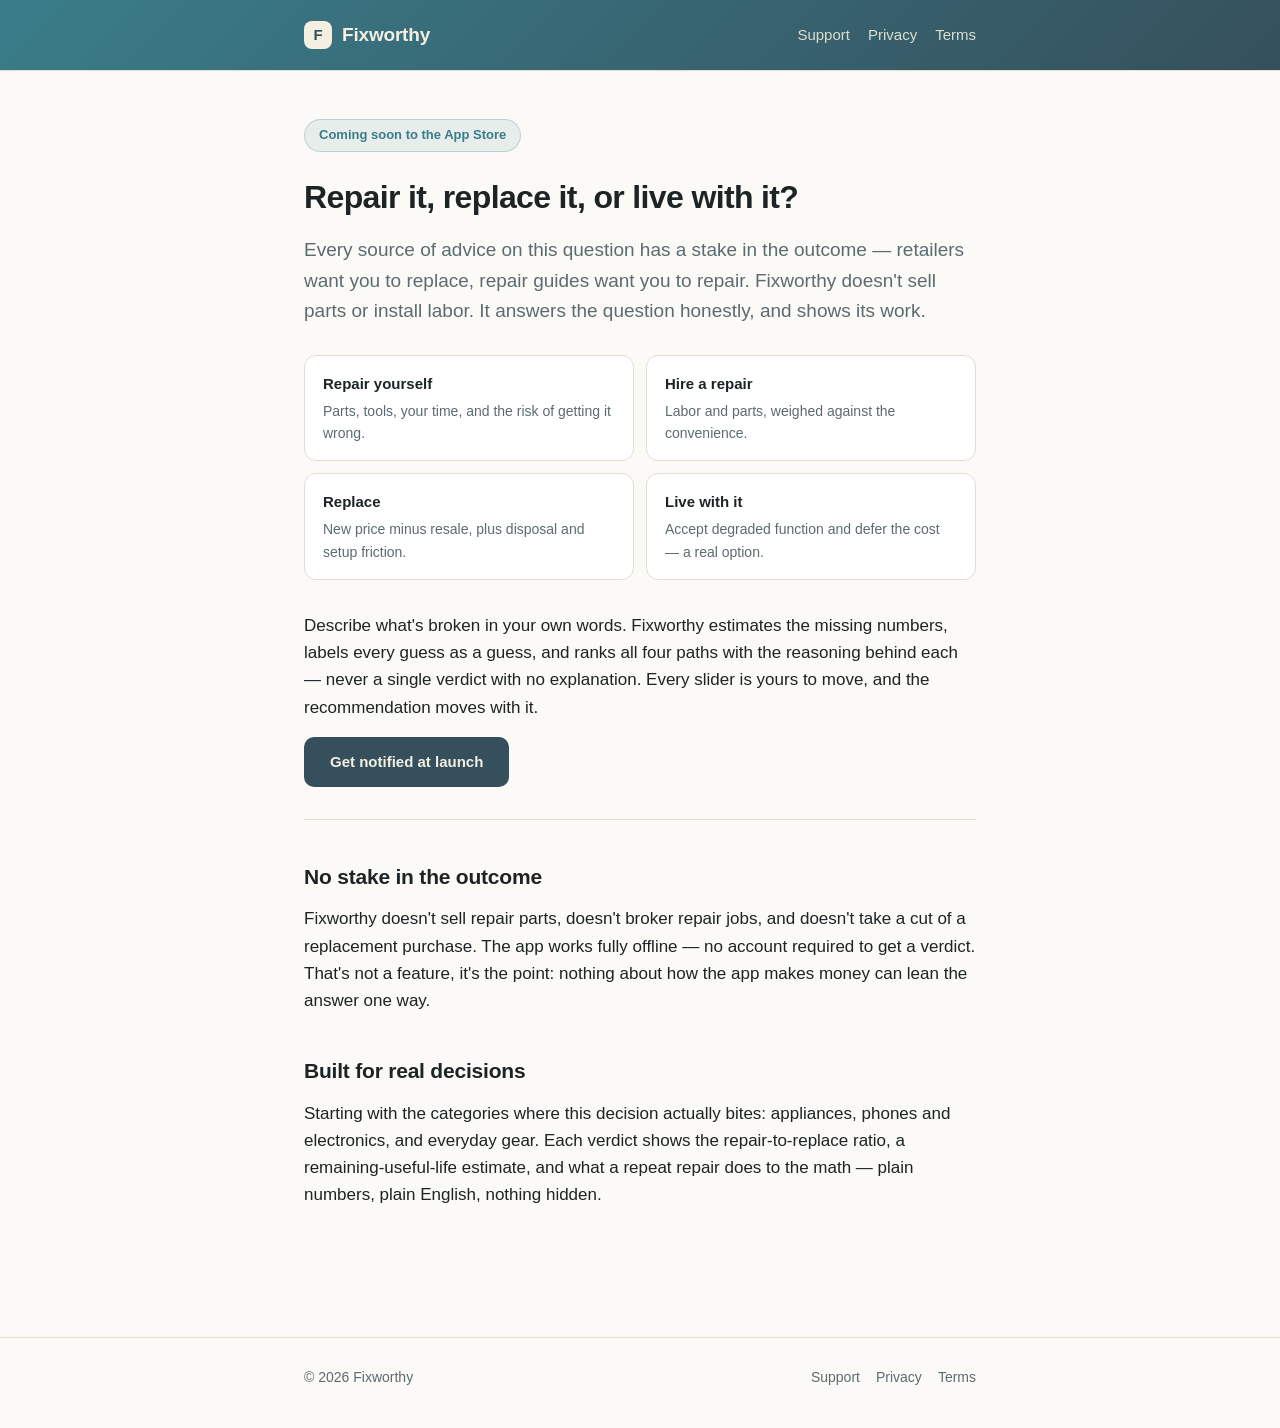
==== index.html @ 5b5fe251 "Add site pages: index, support, privacy, terms" ====
<!DOCTYPE html>
<html lang="en">
<head>
<meta charset="UTF-8">
<meta name="viewport" content="width=device-width, initial-scale=1.0">
<title>Fixworthy — Repair it, replace it, or live with it?</title>
<meta name="description" content="Fixworthy is a neutral decision engine for one question every incentivized source gets wrong: repair, hire, replace, or live with it. Local-first iOS app.">
<link rel="stylesheet" href="style.css">
</head>
<body>

<header class="site">
  <div class="wrap">
    <div class="brand"><span class="mark">F</span> Fixworthy</div>
    <nav>
      <a href="support.html">Support</a>
      <a href="privacy.html">Privacy</a>
      <a href="terms.html">Terms</a>
    </nav>
  </div>
</header>

<main>
  <span class="badge">Coming soon to the App Store</span>
  <h1>Repair it, replace it, or live with it?</h1>
  <p class="lede">
    Every source of advice on this question has a stake in the outcome — retailers
    want you to replace, repair guides want you to repair. Fixworthy doesn't sell
    parts or install labor. It answers the question honestly, and shows its work.
  </p>

  <div class="paths">
    <div class="path">
      <div class="name">Repair yourself</div>
      <div class="desc">Parts, tools, your time, and the risk of getting it wrong.</div>
    </div>
    <div class="path">
      <div class="name">Hire a repair</div>
      <div class="desc">Labor and parts, weighed against the convenience.</div>
    </div>
    <div class="path">
      <div class="name">Replace</div>
      <div class="desc">New price minus resale, plus disposal and setup friction.</div>
    </div>
    <div class="path">
      <div class="name">Live with it</div>
      <div class="desc">Accept degraded function and defer the cost — a real option.</div>
    </div>
  </div>

  <p>
    Describe what's broken in your own words. Fixworthy estimates the missing
    numbers, labels every guess as a guess, and ranks all four paths with the
    reasoning behind each — never a single verdict with no explanation. Every
    slider is yours to move, and the recommendation moves with it.
  </p>

  <a class="cta" href="mailto:drew.spagna@gmail.com">Get notified at launch</a>

  <hr>

  <h2>No stake in the outcome</h2>
  <p>
    Fixworthy doesn't sell repair parts, doesn't broker repair jobs, and doesn't
    take a cut of a replacement purchase. The app works fully offline — no
    account required to get a verdict. That's not a feature, it's the point:
    nothing about how the app makes money can lean the answer one way.
  </p>

  <h2>Built for real decisions</h2>
  <p>
    Starting with the categories where this decision actually bites: appliances,
    phones and electronics, and everyday gear. Each verdict shows the
    repair-to-replace ratio, a remaining-useful-life estimate, and what a
    repeat repair does to the math — plain numbers, plain English, nothing
    hidden.
  </p>
</main>

<footer class="site">
  <div class="wrap">
    <div>&copy; 2026 Fixworthy</div>
    <nav>
      <a href="support.html">Support</a>
      <a href="privacy.html">Privacy</a>
      <a href="terms.html">Terms</a>
    </nav>
  </div>
</footer>

</body>
</html>
---- style.css ----
:root {
  --teal: #3A7D8A;
  --slate: #35505C;
  --cream: #F5EFE1;
  --ink: #1c2426;
  --muted: #5b6b70;
  --border: #e4ded0;
  --bg: #fbfaf6;
  --max: 720px;
}

* { box-sizing: border-box; }

html { -webkit-text-size-adjust: 100%; }

body {
  margin: 0;
  background: var(--bg);
  color: var(--ink);
  font-family: -apple-system, BlinkMacSystemFont, "Segoe UI", Roboto, Helvetica, Arial, sans-serif;
  line-height: 1.6;
  font-size: 17px;
}

a { color: var(--teal); text-decoration: none; }
a:hover { text-decoration: underline; }

header.site {
  border-bottom: 1px solid var(--border);
  background: linear-gradient(135deg, var(--teal), var(--slate));
}

header.site .wrap {
  max-width: var(--max);
  margin: 0 auto;
  padding: 20px 24px;
  display: flex;
  align-items: center;
  justify-content: space-between;
}

header.site .brand {
  display: flex;
  align-items: center;
  gap: 10px;
  color: var(--cream);
  font-weight: 700;
  font-size: 19px;
  letter-spacing: -0.01em;
}

header.site .mark {
  width: 28px;
  height: 28px;
  border-radius: 8px;
  background: var(--cream);
  color: var(--slate);
  display: flex;
  align-items: center;
  justify-content: center;
  font-weight: 800;
  font-size: 15px;
  flex: none;
}

header.site nav {
  display: flex;
  gap: 18px;
  font-size: 15px;
}

header.site nav a {
  color: var(--cream);
  opacity: 0.88;
}
header.site nav a:hover { opacity: 1; }

main {
  max-width: var(--max);
  margin: 0 auto;
  padding: 48px 24px 72px;
}

h1 {
  font-size: 32px;
  letter-spacing: -0.02em;
  margin: 0 0 12px;
}

h2 {
  font-size: 21px;
  margin: 40px 0 12px;
  letter-spacing: -0.01em;
}

h3 {
  font-size: 17px;
  margin: 24px 0 8px;
}

p { margin: 0 0 16px; color: var(--ink); }
.muted { color: var(--muted); }

.lede {
  font-size: 19px;
  color: var(--muted);
  margin-bottom: 28px;
}

.card {
  background: #fff;
  border: 1px solid var(--border);
  border-radius: 14px;
  padding: 24px;
  margin: 16px 0;
}

.badge {
  display: inline-block;
  background: rgba(58, 125, 138, 0.1);
  color: var(--teal);
  border: 1px solid rgba(58, 125, 138, 0.25);
  border-radius: 999px;
  padding: 5px 14px;
  font-size: 13px;
  font-weight: 600;
  margin-bottom: 20px;
}

.paths {
  display: grid;
  grid-template-columns: repeat(2, 1fr);
  gap: 12px;
  margin: 24px 0 32px;
}
@media (max-width: 480px) {
  .paths { grid-template-columns: 1fr; }
}

.path {
  border: 1px solid var(--border);
  border-radius: 12px;
  padding: 16px 18px;
  background: #fff;
}
.path .name {
  font-weight: 700;
  font-size: 15px;
  margin-bottom: 4px;
}
.path .desc {
  font-size: 14px;
  color: var(--muted);
}

.cta {
  display: inline-block;
  background: var(--slate);
  color: var(--cream);
  padding: 13px 26px;
  border-radius: 10px;
  font-weight: 600;
  font-size: 15px;
}
.cta:hover { text-decoration: none; background: var(--teal); }

ul, ol { padding-left: 22px; }
li { margin-bottom: 8px; }

hr {
  border: none;
  border-top: 1px solid var(--border);
  margin: 32px 0;
}

footer.site {
  border-top: 1px solid var(--border);
  margin-top: 40px;
}
footer.site .wrap {
  max-width: var(--max);
  margin: 0 auto;
  padding: 28px 24px 40px;
  display: flex;
  justify-content: space-between;
  flex-wrap: wrap;
  gap: 12px;
  font-size: 14px;
  color: var(--muted);
}
footer.site nav { display: flex; gap: 16px; }
footer.site nav a { color: var(--muted); }

.updated {
  font-size: 14px;
  color: var(--muted);
  margin-bottom: 32px;
}

code {
  background: rgba(53, 80, 92, 0.08);
  padding: 1px 6px;
  border-radius: 4px;
  font-size: 0.92em;
}
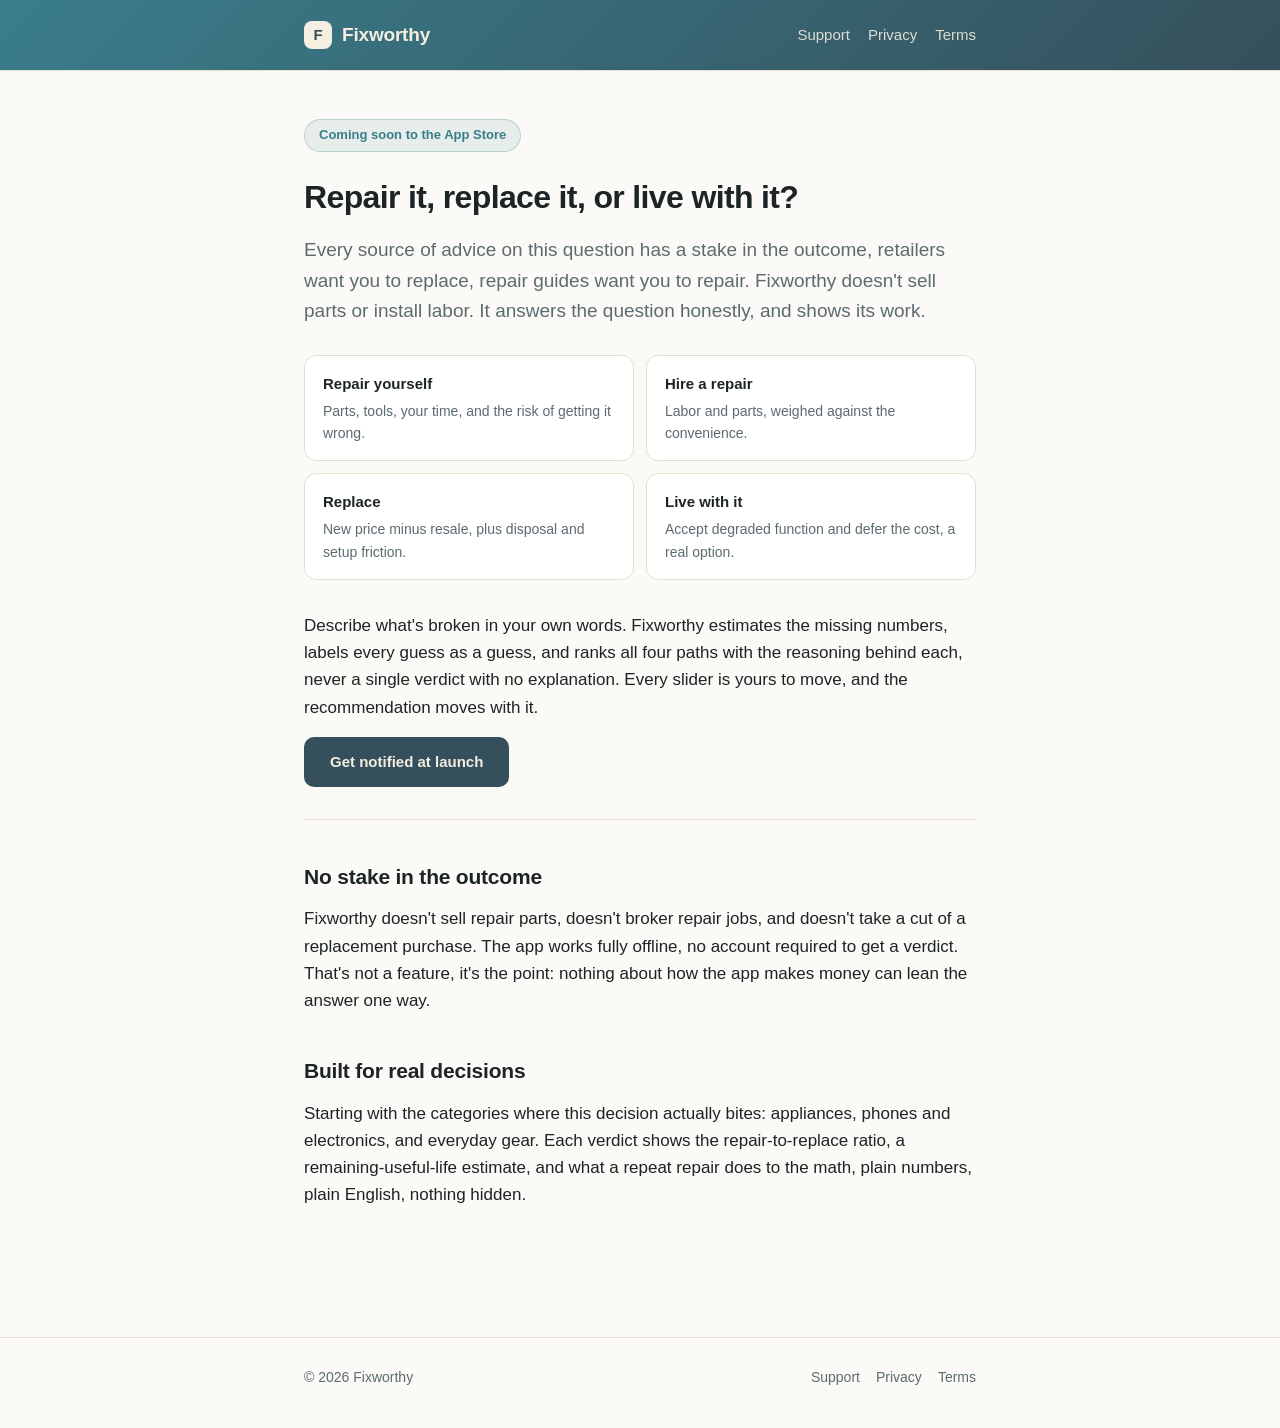
==== commit 411e61ea: "Remove em dashes from pages" ====
--- a/index.html
+++ b/index.html
@@ -3,7 +3,7 @@
 <head>
 <meta charset="UTF-8">
 <meta name="viewport" content="width=device-width, initial-scale=1.0">
-<title>Fixworthy — Repair it, replace it, or live with it?</title>
+<title>Fixworthy - Repair it, replace it, or live with it?</title>
 <meta name="description" content="Fixworthy is a neutral decision engine for one question every incentivized source gets wrong: repair, hire, replace, or live with it. Local-first iOS app.">
 <link rel="stylesheet" href="style.css">
 </head>
@@ -24,7 +24,7 @@
   <span class="badge">Coming soon to the App Store</span>
   <h1>Repair it, replace it, or live with it?</h1>
   <p class="lede">
-    Every source of advice on this question has a stake in the outcome — retailers
+    Every source of advice on this question has a stake in the outcome, retailers
     want you to replace, repair guides want you to repair. Fixworthy doesn't sell
     parts or install labor. It answers the question honestly, and shows its work.
   </p>
@@ -44,25 +44,25 @@
     </div>
     <div class="path">
       <div class="name">Live with it</div>
-      <div class="desc">Accept degraded function and defer the cost — a real option.</div>
+      <div class="desc">Accept degraded function and defer the cost, a real option.</div>
     </div>
   </div>
 
   <p>
     Describe what's broken in your own words. Fixworthy estimates the missing
     numbers, labels every guess as a guess, and ranks all four paths with the
-    reasoning behind each — never a single verdict with no explanation. Every
+    reasoning behind each, never a single verdict with no explanation. Every
     slider is yours to move, and the recommendation moves with it.
   </p>
 
-  <a class="cta" href="mailto:drew.spagna@gmail.com">Get notified at launch</a>
+  <a class="cta" href="mailto:fixworthy.support@gmail.com">Get notified at launch</a>
 
   <hr>
 
   <h2>No stake in the outcome</h2>
   <p>
     Fixworthy doesn't sell repair parts, doesn't broker repair jobs, and doesn't
-    take a cut of a replacement purchase. The app works fully offline — no
+    take a cut of a replacement purchase. The app works fully offline, no
     account required to get a verdict. That's not a feature, it's the point:
     nothing about how the app makes money can lean the answer one way.
   </p>
@@ -72,7 +72,7 @@
     Starting with the categories where this decision actually bites: appliances,
     phones and electronics, and everyday gear. Each verdict shows the
     repair-to-replace ratio, a remaining-useful-life estimate, and what a
-    repeat repair does to the math — plain numbers, plain English, nothing
+    repeat repair does to the math, plain numbers, plain English, nothing
     hidden.
   </p>
 </main>
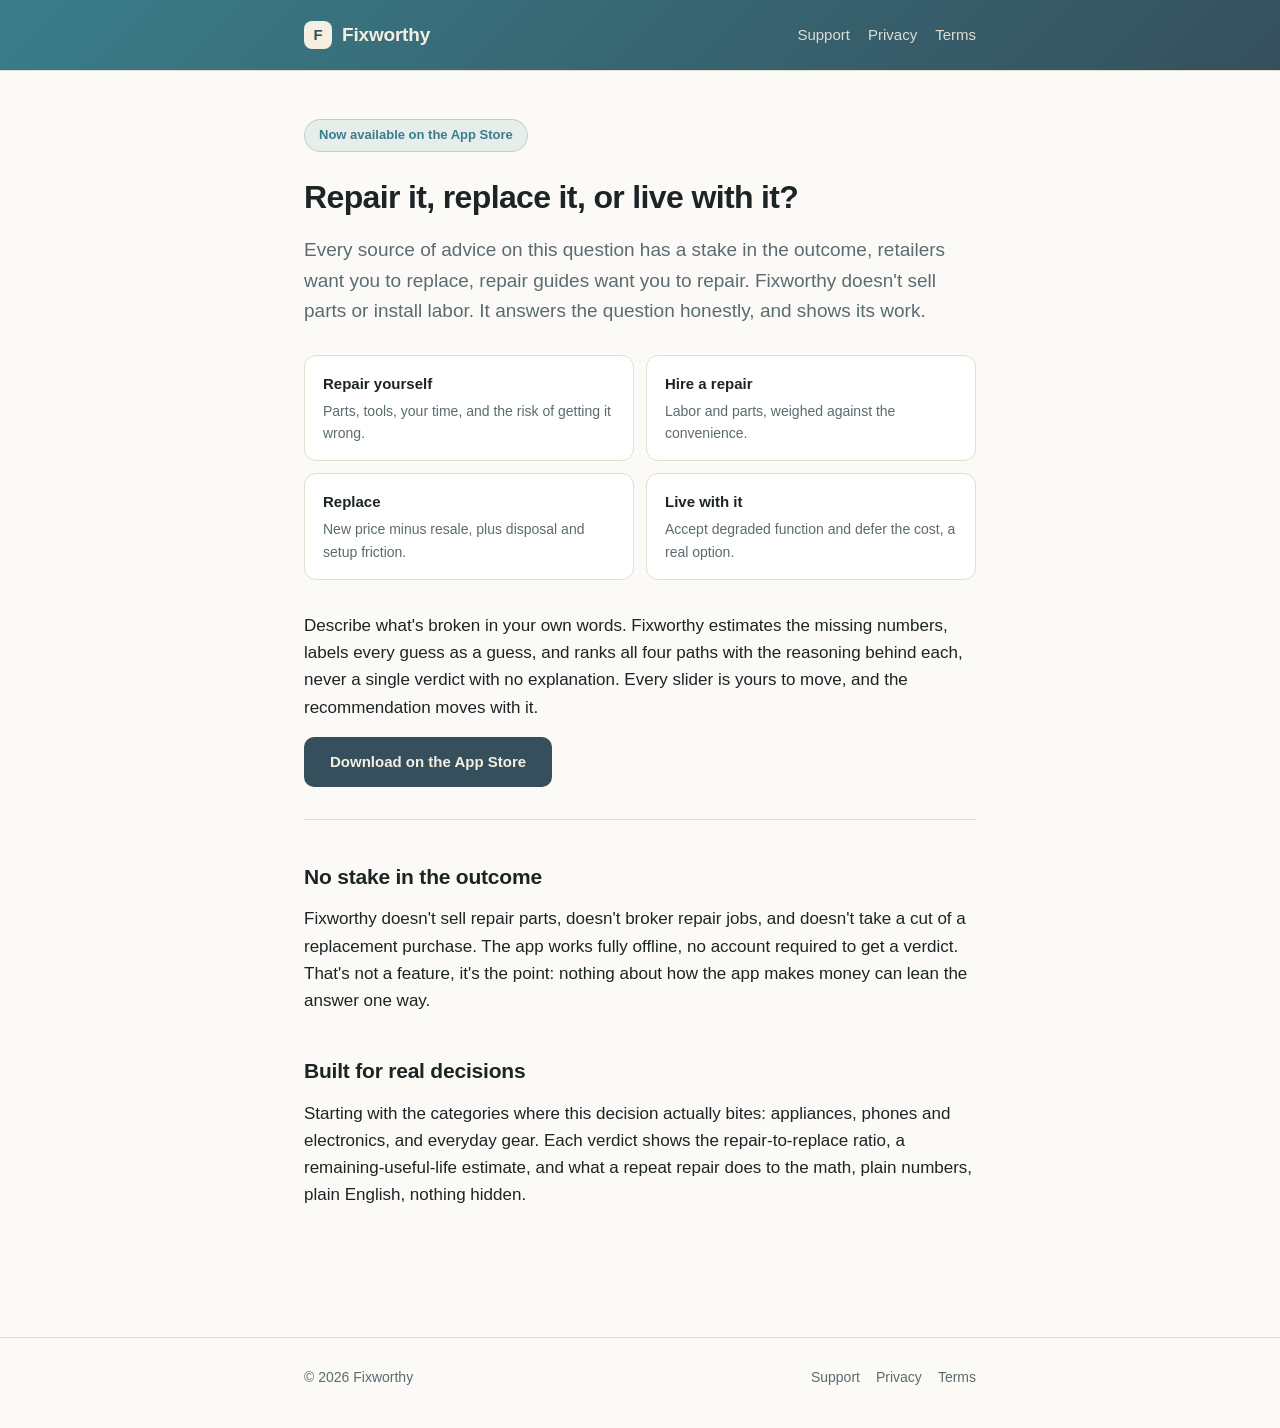
==== commit b4ae0791: "Update homepage for launch: live App Store badge and download link" ====
--- a/index.html
+++ b/index.html
@@ -21,7 +21,7 @@
 </header>
 
 <main>
-  <span class="badge">Coming soon to the App Store</span>
+  <span class="badge">Now available on the App Store</span>
   <h1>Repair it, replace it, or live with it?</h1>
   <p class="lede">
     Every source of advice on this question has a stake in the outcome, retailers
@@ -55,7 +55,7 @@
     slider is yours to move, and the recommendation moves with it.
   </p>
 
-  <a class="cta" href="mailto:fixworthy.support@gmail.com">Get notified at launch</a>
+  <a class="cta" href="https://apps.apple.com/app/id6788266168">Download on the App Store</a>
 
   <hr>
 
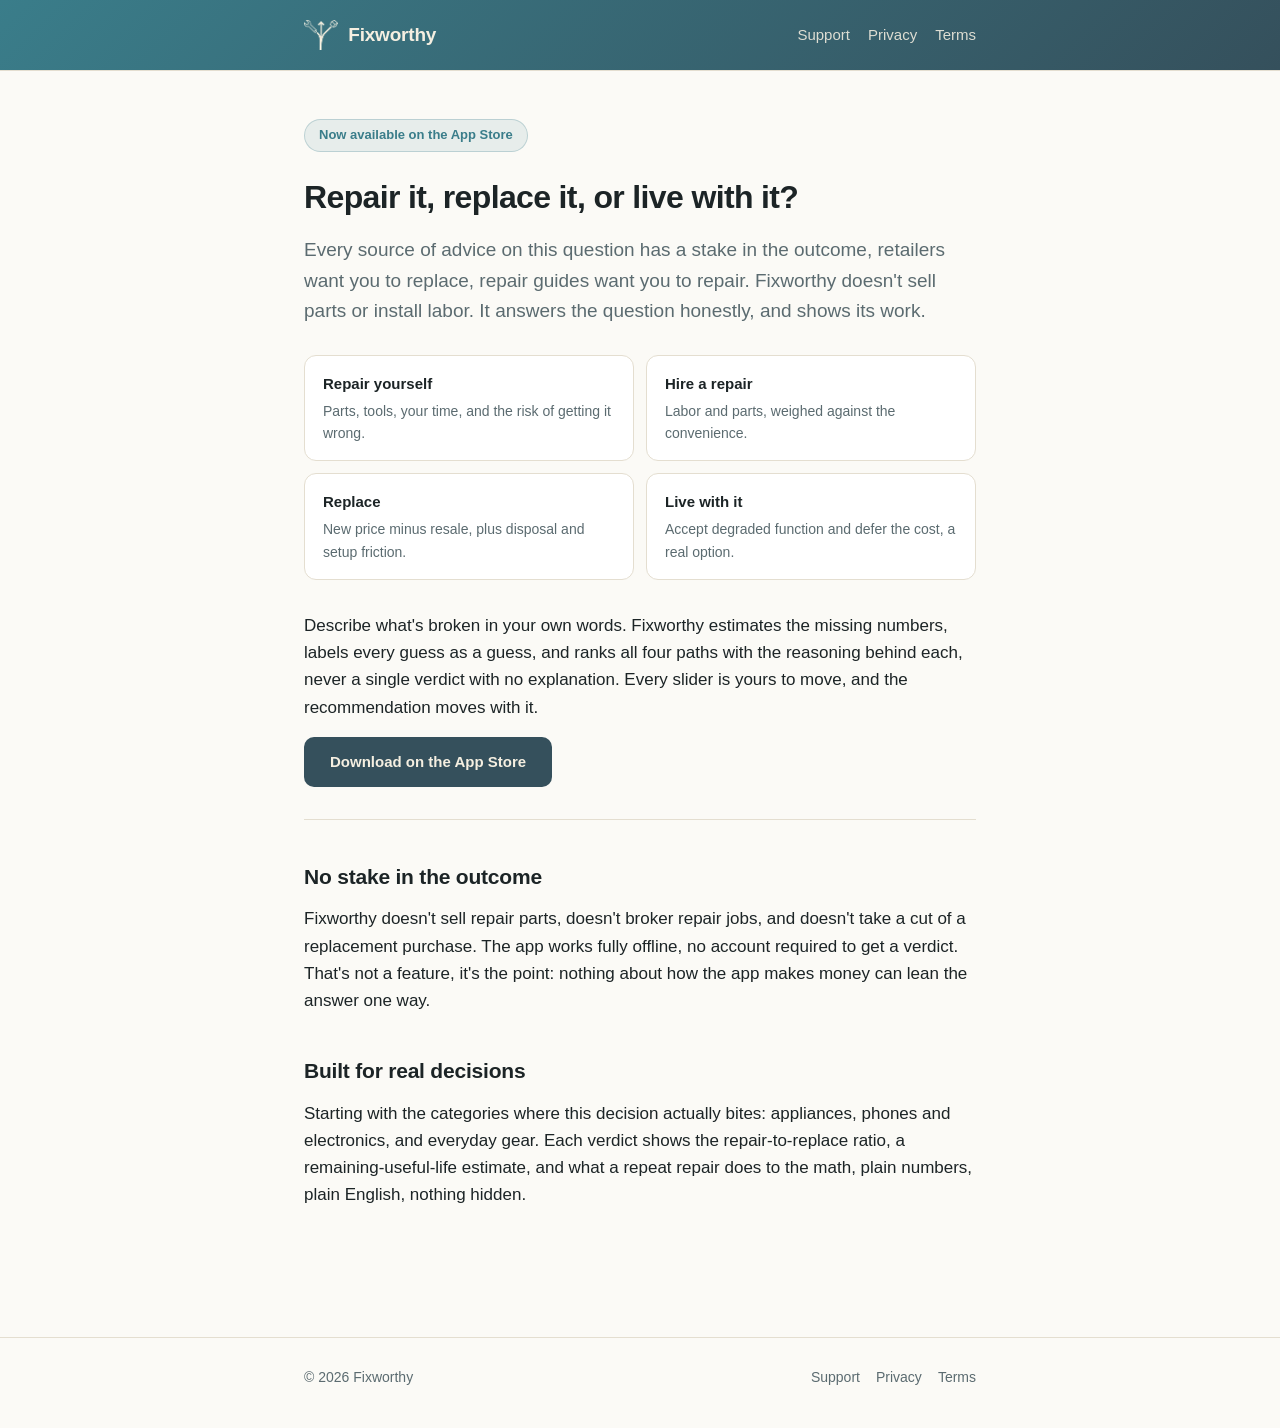
==== commit 32165932: "Add hero logo to site header; launch CTA and live App Store badge" ====
--- a/index.html
+++ b/index.html
@@ -11,7 +11,7 @@
 
 <header class="site">
   <div class="wrap">
-    <div class="brand"><span class="mark">F</span> Fixworthy</div>
+    <div class="brand"><img class="logo" src="fixworthy-logo.png" alt="Fixworthy logo"> Fixworthy</div>
     <nav>
       <a href="support.html">Support</a>
       <a href="privacy.html">Privacy</a>
--- a/style.css
+++ b/style.css
@@ -49,18 +49,11 @@
   letter-spacing: -0.01em;
 }
 
-header.site .mark {
-  width: 28px;
-  height: 28px;
-  border-radius: 8px;
-  background: var(--cream);
-  color: var(--slate);
-  display: flex;
-  align-items: center;
-  justify-content: center;
-  font-weight: 800;
-  font-size: 15px;
+header.site .logo {
+  height: 30px;
+  width: auto;
   flex: none;
+  display: block;
 }
 
 header.site nav {
